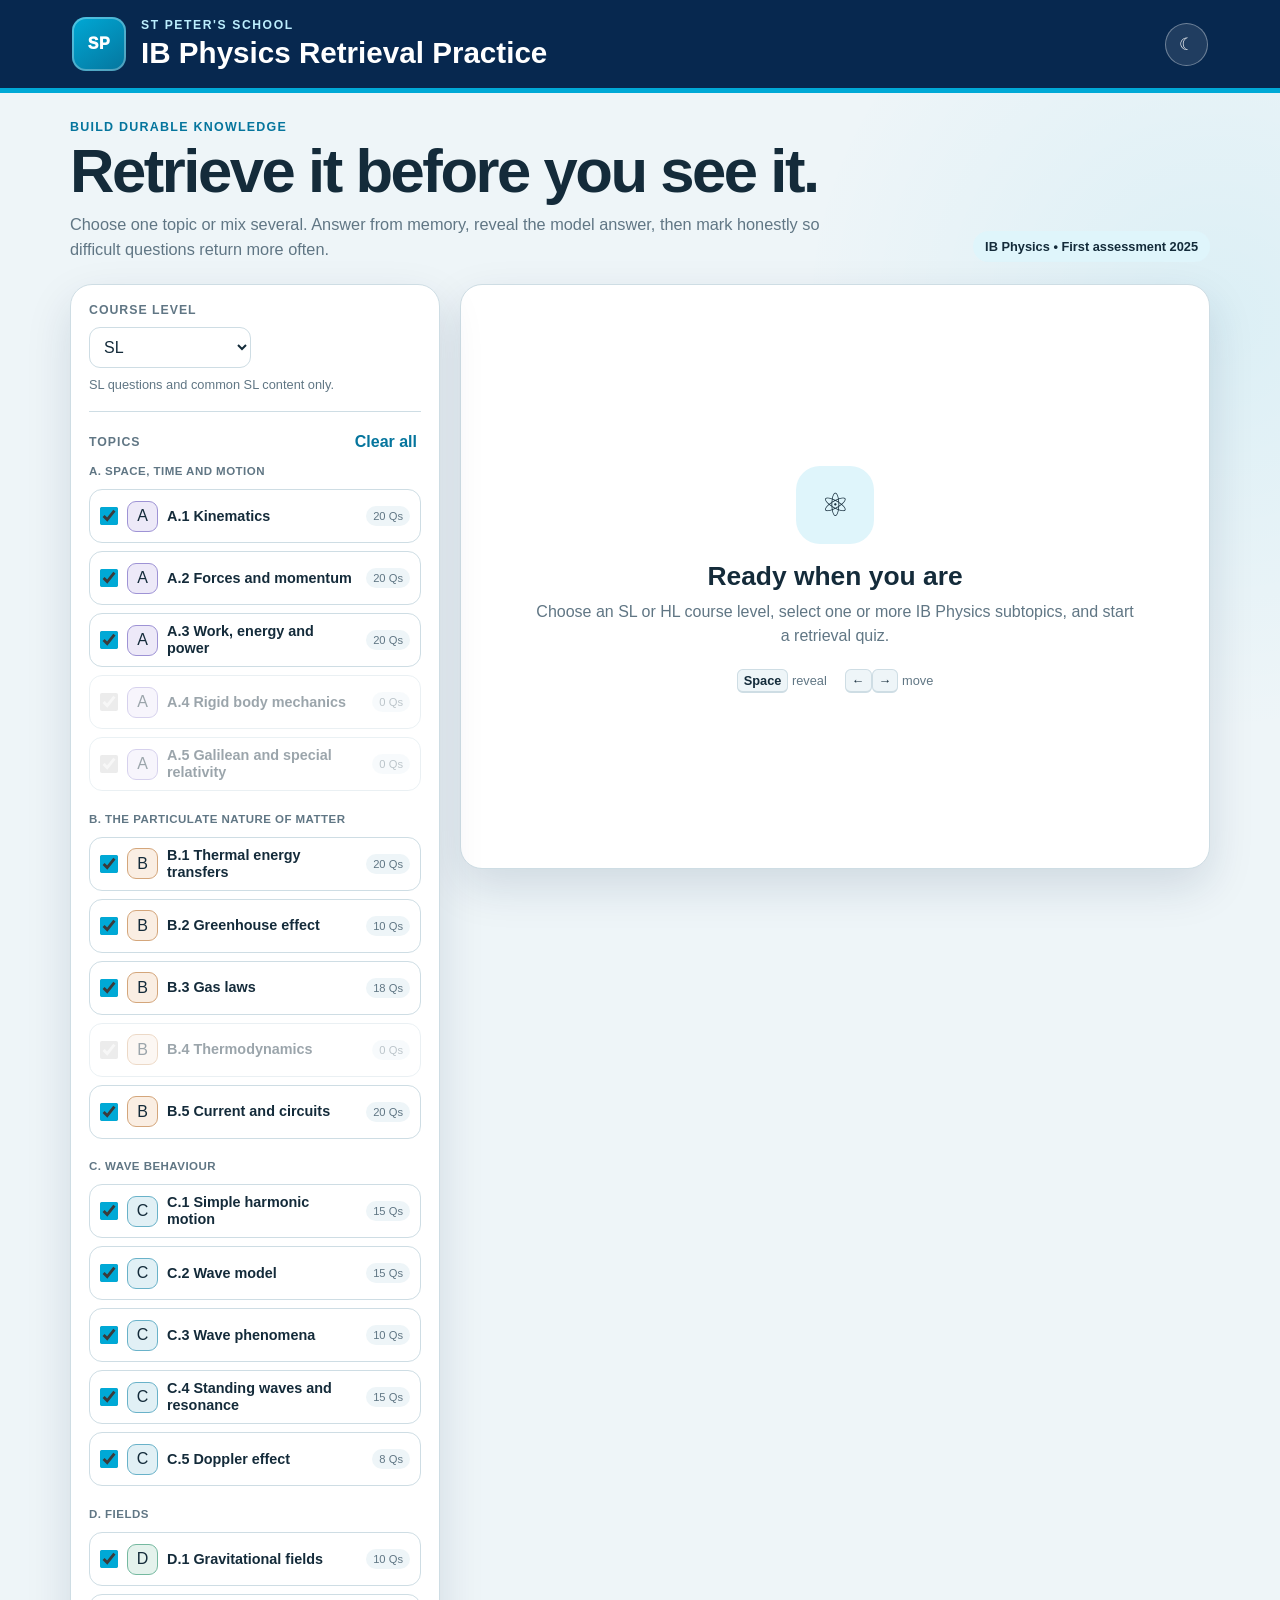
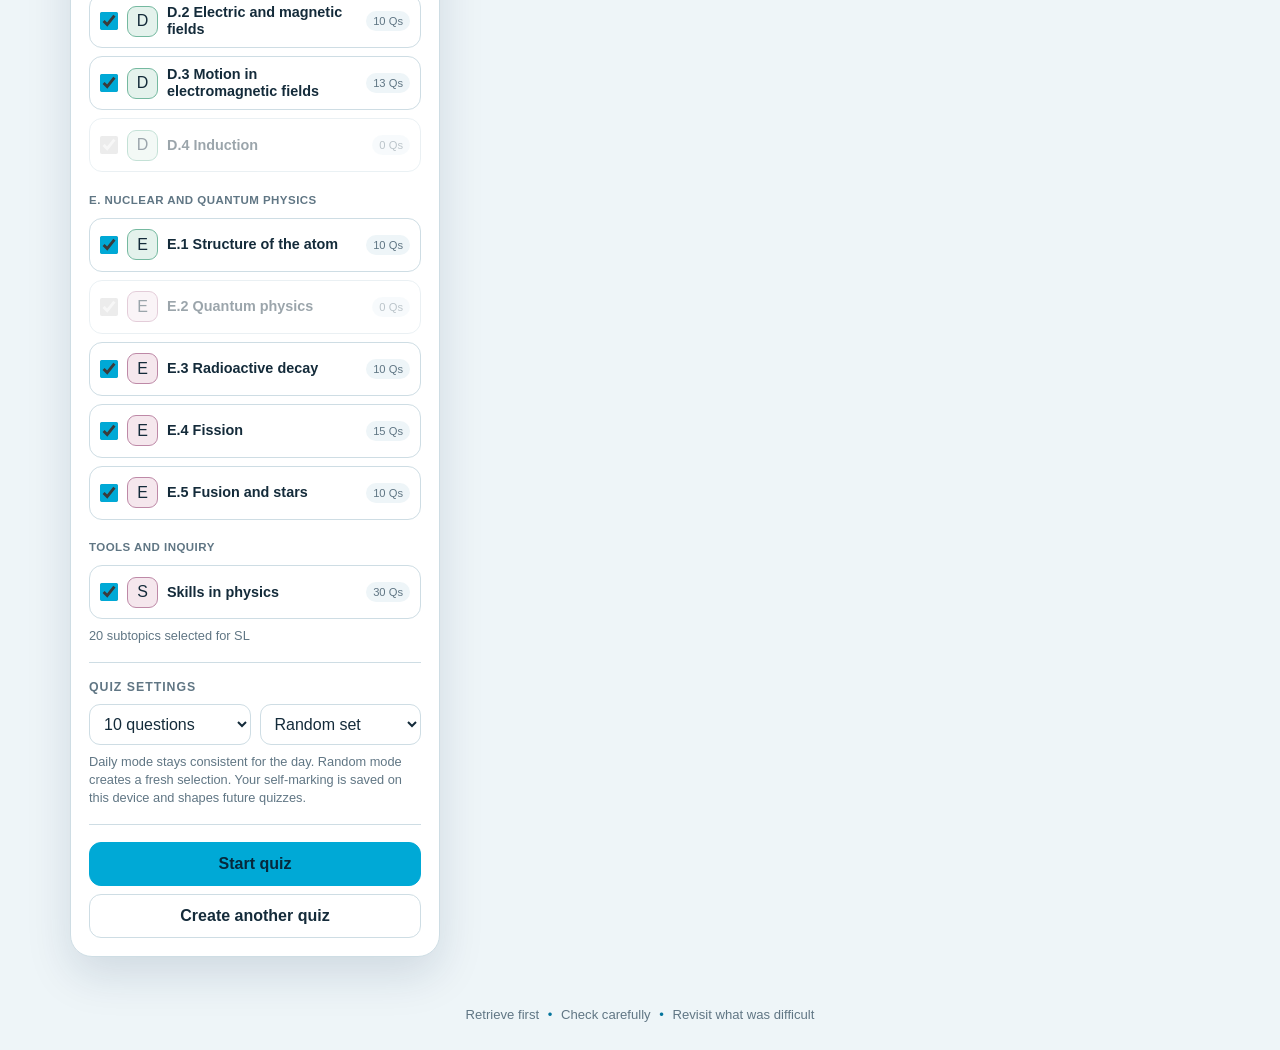
==== index.html @ e0c9f897 "Add files via upload" ====
<!doctype html>
<html lang="en">
  <head>
    <meta charset="UTF-8" />
    <meta name="viewport" content="width=device-width, initial-scale=1.0" />
    <meta
      name="description"
      content="IB Physics retrieval practice aligned to the course for first assessment 2025."
    />
    <meta name="theme-color" content="#07284f" />
    <title>IB Physics Retrieval Practice</title>
    <link rel="stylesheet" href="./styles.css" />
    <script src="./questions.js" defer></script>
    <script src="./app.js" defer></script>
  </head>
  <body>
    <header class="site-header">
      <div class="header-inner">
        <div class="school-badge" aria-hidden="true">SP</div>
        <div class="brand">
          <p class="school-name">St Peter's School</p>
          <h1>IB Physics Retrieval Practice</h1>
        </div>
        <button class="theme-toggle" id="theme-toggle" type="button" aria-label="Use dark theme">
          <span aria-hidden="true">☾</span>
        </button>
      </div>
    </header>

    <main>
      <section class="hero" aria-labelledby="hero-heading">
        <div>
          <p class="eyebrow">Build durable knowledge</p>
          <h2 id="hero-heading">Retrieve it before you see it.</h2>
          <p class="hero-copy">
            Choose one topic or mix several. Answer from memory, reveal the model answer,
            then mark honestly so difficult questions return more often.
          </p>
        </div>
        <span class="course-pill">IB Physics • First assessment 2025</span>
      </section>

      <div class="app-layout">
        <aside class="control-panel" aria-label="Quiz controls">
          <section class="control-block">
            <h3>Course level</h3>
            <div class="select-grid level-grid">
              <label><span class="sr-only">Course level</span><select id="course-level"><option value="SL">SL</option><option value="HL">HL</option></select></label>
            </div>
            <p class="settings-note" id="level-note">SL questions and common SL content only.</p>
          </section>
          <section class="control-block">
            <div class="label-row">
              <h3>Topics</h3>
              <button class="text-button" id="select-toggle" type="button">Clear all</button>
            </div>
            <div class="topic-list" id="topic-list"></div>
            <p class="selection-note" id="selection-note"></p>
          </section>

          <section class="control-block">
            <h3>Quiz settings</h3>
            <div class="select-grid">
              <label>
                <span class="sr-only">Number of questions</span>
                <select id="question-count">
                  <option value="5">5 questions</option>
                  <option value="10" selected>10 questions</option>
                  <option value="15">15 questions</option>
                  <option value="20">20 questions</option>
                  <option value="30">30 questions</option>
                  <option value="50">50 questions</option>
                </select>
              </label>
              <label>
                <span class="sr-only">Quiz selection mode</span>
                <select id="selection-mode">
                  <option value="random">Random set</option>
                  <option value="daily">Daily set</option>
                </select>
              </label>
            </div>
            <p class="settings-note">
              Daily mode stays consistent for the day. Random mode creates a fresh selection.
              Your self-marking is saved on this device and shapes future quizzes.
            </p>
          </section>

          <section class="control-block action-block">
            <button class="primary-button" id="start-button" type="button">Start quiz</button>
            <button class="secondary-button" id="another-button" type="button">Create another quiz</button>
          </section>
        </aside>

        <section class="quiz-card" id="quiz-card" aria-live="polite"></section>
      </div>
    </main>

    <footer>
      Retrieve first <span>•</span> Check carefully <span>•</span> Revisit what was difficult
    </footer>
  </body>
</html>
---- styles.css ----
:root {
  --navy: #07284f;
  --cyan: #00a9d6;
  --cyan-deep: #05759d;
  --sky: #dff5fb;
  --background: #eef5f8;
  --card: #ffffff;
  --ink: #142b3a;
  --muted: #607684;
  --line: #cedde4;
  --answer: #eff9f5;
  --good: #16734b;
  --review: #a45412;
  --shadow: 0 18px 45px rgba(7, 40, 79, 0.13);
}

:root[data-theme="dark"] {
  --navy: #8bdcf0;
  --cyan: #53cbed;
  --cyan-deep: #66d4f1;
  --sky: #183846;
  --background: #0f202a;
  --card: #172d38;
  --ink: #eef8fb;
  --muted: #aac0c9;
  --line: #36505c;
  --answer: #1d3d36;
  --good: #71d6a5;
  --review: #ffc17d;
  --shadow: 0 18px 45px rgba(0, 0, 0, 0.28);
}

* {
  box-sizing: border-box;
}

html {
  scroll-behavior: smooth;
}

body {
  min-height: 100vh;
  margin: 0;
  color: var(--ink);
  background:
    radial-gradient(circle at 95% 12%, rgba(0, 169, 214, 0.08), transparent 26rem),
    var(--background);
  font-family: Inter, "Segoe UI", Arial, sans-serif;
}

button,
select,
input {
  font: inherit;
}

button {
  touch-action: manipulation;
}

button:focus-visible,
select:focus-visible,
input:focus-visible,
[tabindex="-1"]:focus-visible {
  outline: 3px solid var(--cyan);
  outline-offset: 3px;
}

.site-header {
  color: #ffffff;
  background: #07284f;
  border-bottom: 5px solid var(--cyan);
}

.header-inner {
  display: flex;
  align-items: center;
  gap: 15px;
  max-width: 1180px;
  margin: 0 auto;
  padding: 17px 22px;
}

.school-badge {
  display: grid;
  flex: 0 0 54px;
  width: 54px;
  height: 54px;
  place-items: center;
  border-radius: 14px;
  background: linear-gradient(145deg, #00a9d6, #05759d);
  box-shadow: inset 0 0 0 2px rgba(255, 255, 255, 0.3);
  font-weight: 950;
  letter-spacing: 0.04em;
}

.brand {
  flex: 1;
}

.school-name {
  margin: 0;
  color: #bceefe;
  font-size: 0.76rem;
  font-weight: 850;
  letter-spacing: 0.13em;
  text-transform: uppercase;
}

.brand h1 {
  margin: 4px 0 0;
  font-size: clamp(1.12rem, 2.4vw, 1.85rem);
  line-height: 1.15;
}

.theme-toggle {
  display: grid;
  width: 43px;
  height: 43px;
  place-items: center;
  color: #ffffff;
  background: rgba(255, 255, 255, 0.1);
  border: 1px solid rgba(255, 255, 255, 0.35);
  border-radius: 50%;
  cursor: pointer;
  font-size: 1.05rem;
}

.theme-toggle:hover {
  background: rgba(255, 255, 255, 0.18);
}

main {
  max-width: 1180px;
  margin: 0 auto;
  padding: 27px 20px 48px;
}

.hero {
  display: flex;
  align-items: flex-end;
  justify-content: space-between;
  gap: 22px;
  margin-bottom: 22px;
}

.eyebrow {
  margin: 0;
  color: var(--cyan-deep);
  font-size: 0.78rem;
  font-weight: 900;
  letter-spacing: 0.1em;
  text-transform: uppercase;
}

.hero h2 {
  max-width: 780px;
  margin: 6px 0 9px;
  font-size: clamp(2rem, 5vw, 3.85rem);
  line-height: 1.02;
  letter-spacing: -0.04em;
}

.hero-copy {
  max-width: 750px;
  margin: 0;
  color: var(--muted);
  font-size: 1.02rem;
  line-height: 1.55;
}

.course-pill {
  padding: 8px 12px;
  color: var(--ink);
  background: var(--sky);
  border-radius: 999px;
  font-size: 0.8rem;
  font-weight: 850;
  white-space: nowrap;
}

.app-layout {
  display: grid;
  grid-template-columns: minmax(300px, 370px) 1fr;
  align-items: start;
  gap: 20px;
}

.control-panel,
.quiz-card {
  background: var(--card);
  border: 1px solid var(--line);
  border-radius: 22px;
  box-shadow: var(--shadow);
}

.control-panel {
  position: sticky;
  top: 18px;
  padding: 18px;
}

.control-block {
  margin-bottom: 17px;
  padding-bottom: 17px;
  border-bottom: 1px solid var(--line);
}

.control-block:last-child {
  margin: 0;
  padding: 0;
  border: 0;
}

.label-row {
  display: flex;
  align-items: center;
  justify-content: space-between;
  gap: 12px;
  margin-bottom: 10px;
}

.control-block h3 {
  margin: 0 0 10px;
  color: var(--muted);
  font-size: 0.77rem;
  font-weight: 900;
  letter-spacing: 0.08em;
  text-transform: uppercase;
}

.label-row h3 {
  margin: 0;
}

.text-button {
  padding: 4px;
  color: var(--cyan-deep);
  background: transparent;
  border: 0;
  cursor: pointer;
  font-weight: 850;
}

.topic-list {
  display: grid;
  gap: 8px;
}

.topic-group-heading {
  margin: 0.85rem 0 0.25rem;
  color: var(--muted);
  font-size: 0.72rem;
  font-weight: 800;
  letter-spacing: 0.04em;
  text-transform: uppercase;
}

.topic-group-heading:first-child { margin-top: 0; }
.topic-disabled { opacity: 0.42; }

.topic-option {
  display: grid;
  grid-template-columns: auto auto 1fr auto;
  align-items: center;
  gap: 9px;
  min-height: 54px;
  padding: 9px 10px;
  border: 1px solid var(--line);
  border-radius: 13px;
  cursor: pointer;
  transition: transform 0.15s, background 0.15s;
}

.topic-option:hover {
  background: var(--sky);
  transform: translateY(-1px);
}

.topic-option input {
  width: 18px;
  height: 18px;
  margin: 0;
  accent-color: var(--cyan);
}

.topic-icon {
  display: grid;
  width: 31px;
  height: 31px;
  place-items: center;
  border: 1px solid color-mix(in srgb, var(--topic) 55%, var(--line));
  border-radius: 9px;
  background: color-mix(in srgb, var(--topic) 13%, var(--card));
  font-size: 1rem;
}

.topic-name {
  font-size: 0.9rem;
  font-weight: 800;
  line-height: 1.18;
}

.question-total {
  padding: 4px 7px;
  color: var(--muted);
  background: var(--background);
  border-radius: 999px;
  font-size: 0.7rem;
  white-space: nowrap;
}

.selection-note,
.settings-note {
  margin: 8px 0 0;
  color: var(--muted);
  font-size: 0.8rem;
  line-height: 1.4;
}

.select-grid {
  display: grid;
  grid-template-columns: 1fr 1fr;
  gap: 9px;
}

select {
  width: 100%;
  padding: 10px;
  color: var(--ink);
  background: var(--card);
  border: 1px solid var(--line);
  border-radius: 11px;
}

.primary-button,
.secondary-button {
  width: 100%;
  padding: 12px 14px;
  border-radius: 12px;
  cursor: pointer;
  font-weight: 900;
  transition: filter 0.15s, transform 0.15s;
}

.primary-button {
  color: #06283b;
  background: var(--cyan);
  border: 1px solid var(--cyan);
}

.secondary-button {
  margin-top: 8px;
  color: var(--ink);
  background: var(--card);
  border: 1px solid var(--line);
}

.primary-button:hover:not(:disabled),
.secondary-button:hover:not(:disabled) {
  filter: brightness(1.02);
  transform: translateY(-1px);
}

button:disabled {
  opacity: 0.4;
  cursor: not-allowed;
}

.quiz-card {
  display: flex;
  min-height: 585px;
  flex-direction: column;
  padding: clamp(22px, 4vw, 42px);
}

.empty-state,
.summary-state {
  width: 100%;
  max-width: 610px;
  margin: auto;
  text-align: center;
}

.empty-icon {
  display: grid;
  width: 78px;
  height: 78px;
  margin: 0 auto 17px;
  place-items: center;
  background: var(--sky);
  border-radius: 24px;
  font-size: 2rem;
}

.empty-state h3,
.summary-state h3 {
  margin: 0 0 8px;
  font-size: 1.65rem;
}

.empty-state p,
.summary-state > p {
  margin: 0 auto;
  color: var(--muted);
  line-height: 1.55;
}

.shortcut-row {
  display: flex;
  justify-content: center;
  gap: 18px;
  margin-top: 24px;
  color: var(--muted);
  font-size: 0.8rem;
}

kbd {
  min-width: 25px;
  padding: 3px 6px;
  color: var(--ink);
  background: var(--background);
  border: 1px solid var(--line);
  border-bottom-width: 2px;
  border-radius: 6px;
  font-family: inherit;
  font-weight: 800;
}

.quiz-content {
  display: flex;
  min-height: 500px;
  flex-direction: column;
}

.quiz-meta {
  display: flex;
  justify-content: space-between;
  gap: 12px;
  color: var(--muted);
  font-size: 0.88rem;
}

.progress-track {
  height: 8px;
  margin: 14px 0 24px;
  overflow: hidden;
  background: var(--sky);
  border-radius: 999px;
}

.progress-track span {
  display: block;
  height: 100%;
  border-radius: inherit;
  background: linear-gradient(90deg, var(--cyan), #22c4b5);
  transition: width 0.2s;
}

.topic-tag {
  align-self: flex-start;
  margin-bottom: 17px;
  padding: 6px 10px;
  background: color-mix(in srgb, var(--topic) 12%, var(--card));
  border: 1px solid color-mix(in srgb, var(--topic) 45%, var(--line));
  border-radius: 999px;
  font-size: 0.79rem;
  font-weight: 900;
}

.quiz-content h3 {
  margin: 0 0 24px;
  font-size: clamp(1.45rem, 3.3vw, 2.5rem);
  line-height: 1.22;
  letter-spacing: -0.025em;
}

.reveal-button {
  align-self: flex-start;
  padding: 10px 16px;
  color: var(--cyan-deep);
  background: transparent;
  border: 1px solid var(--cyan);
  border-radius: 11px;
  cursor: pointer;
  font-weight: 900;
}

.answer-box {
  margin-bottom: 14px;
  padding: 18px;
  background: var(--answer);
  border: 1px solid var(--line);
  border-radius: 15px;
  font-size: 1.06rem;
  line-height: 1.55;
  animation: answer-in 0.18s ease-out;
}

@keyframes answer-in {
  from {
    opacity: 0;
    transform: translateY(5px);
  }
}

.answer-box strong {
  display: block;
  margin-bottom: 5px;
  color: var(--good);
}

.answer-box p {
  margin: 0;
}

.self-check {
  display: grid;
  grid-template-columns: 1fr 1fr;
  gap: 10px;
}

.self-check button {
  padding: 10px;
  color: var(--ink);
  background: var(--card);
  border: 1px solid var(--line);
  border-radius: 11px;
  cursor: pointer;
  font-weight: 850;
}

.self-check .secure.active {
  color: var(--good);
  background: var(--answer);
  border-color: var(--good);
}

.self-check .review.active {
  color: var(--review);
  background: var(--sky);
  border-color: var(--review);
}

.quiz-navigation {
  display: flex;
  justify-content: space-between;
  gap: 10px;
  margin-top: auto;
  padding-top: 28px;
}

.quiz-navigation button {
  padding: 10px 14px;
  color: var(--ink);
  background: var(--card);
  border: 1px solid var(--line);
  border-radius: 11px;
  cursor: pointer;
  font-weight: 850;
}

.quiz-navigation .finish-button {
  color: #06283b;
  background: var(--cyan);
  border-color: var(--cyan);
}

.score-ring {
  display: flex;
  width: 116px;
  height: 116px;
  margin: 0 auto 18px;
  flex-direction: column;
  align-items: center;
  justify-content: center;
  border: 8px solid var(--sky);
  border-top-color: var(--cyan);
  border-radius: 50%;
}

.score-ring strong {
  color: var(--cyan-deep);
  font-size: 2.6rem;
  line-height: 0.9;
}

.score-ring span {
  margin-top: 6px;
  color: var(--muted);
  font-size: 0.8rem;
}

.review-list {
  display: grid;
  gap: 9px;
  max-height: 250px;
  margin: 20px 0;
  padding-right: 4px;
  overflow: auto;
  text-align: left;
}

.review-list article {
  padding: 11px;
  border: 1px solid var(--line);
  border-radius: 12px;
}

.review-list strong,
.review-list span {
  display: block;
}

.review-list strong {
  margin-bottom: 4px;
  font-size: 0.92rem;
}

.review-list span {
  color: var(--muted);
  font-size: 0.87rem;
  line-height: 1.4;
}

.summary-actions {
  display: grid;
  grid-template-columns: 1fr 1fr;
  gap: 10px;
}

.summary-actions .secondary-button {
  margin: 0;
}

footer {
  padding: 2px 12px 28px;
  color: var(--muted);
  font-size: 0.82rem;
  text-align: center;
}

footer span {
  margin: 0 5px;
  color: var(--cyan-deep);
}

.sr-only {
  position: absolute;
  width: 1px;
  height: 1px;
  padding: 0;
  margin: -1px;
  overflow: hidden;
  clip: rect(0, 0, 0, 0);
  white-space: nowrap;
  border: 0;
}

@media (max-width: 820px) {
  .app-layout {
    grid-template-columns: 1fr;
  }

  .control-panel {
    position: relative;
    top: auto;
  }

  .hero {
    flex-direction: column;
    align-items: flex-start;
  }

  .quiz-card {
    min-height: 520px;
  }
}

@media (max-width: 520px) {
  .header-inner {
    padding: 13px 12px;
  }

  .school-badge {
    width: 45px;
    height: 45px;
    flex-basis: 45px;
    border-radius: 11px;
  }

  main {
    padding: 20px 11px 34px;
  }

  .control-panel,
  .quiz-card {
    border-radius: 16px;
  }

  .quiz-card {
    padding: 21px 15px;
  }

  .quiz-meta {
    flex-direction: column;
    align-items: flex-start;
    gap: 4px;
  }

  .select-grid,
  .self-check,
  .summary-actions {
    grid-template-columns: 1fr;
  }

  .shortcut-row {
    flex-direction: column;
    align-items: center;
    gap: 10px;
  }

  .quiz-navigation button {
    padding: 9px 10px;
    font-size: 0.88rem;
  }
}
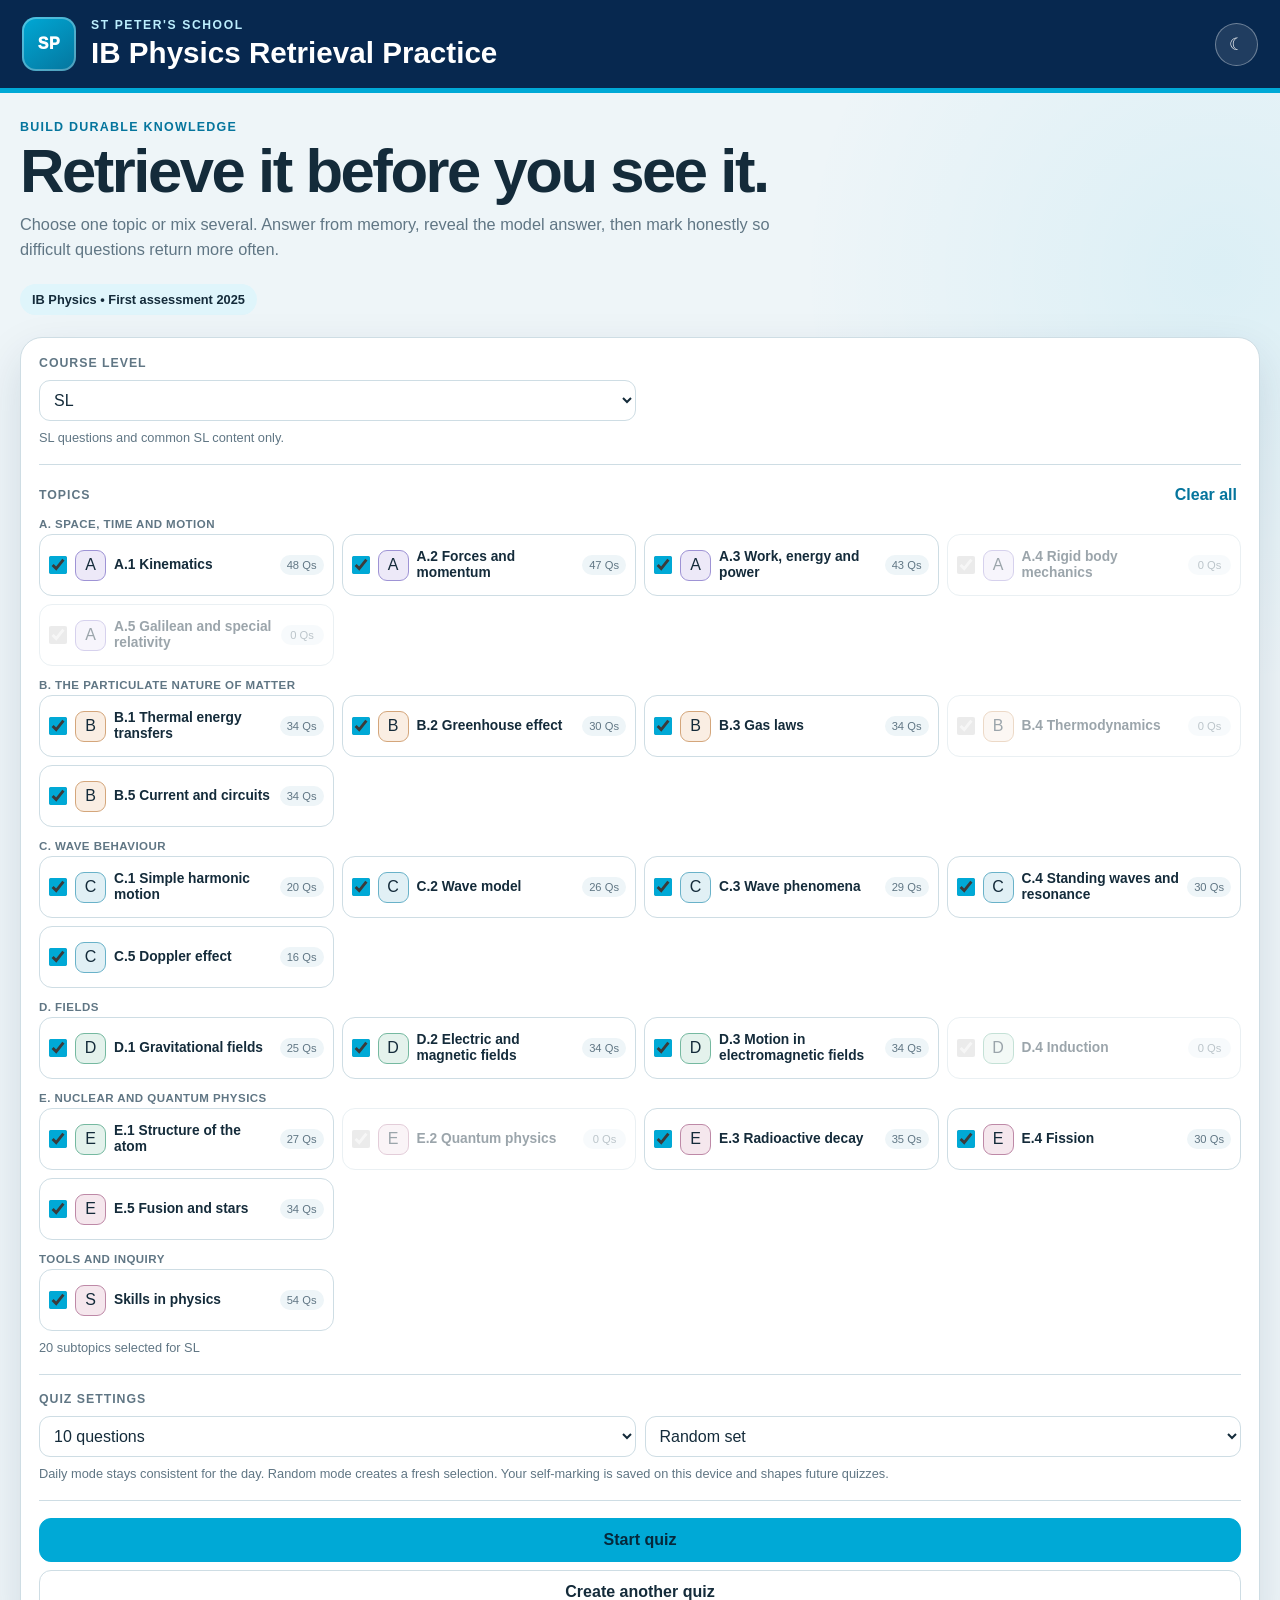
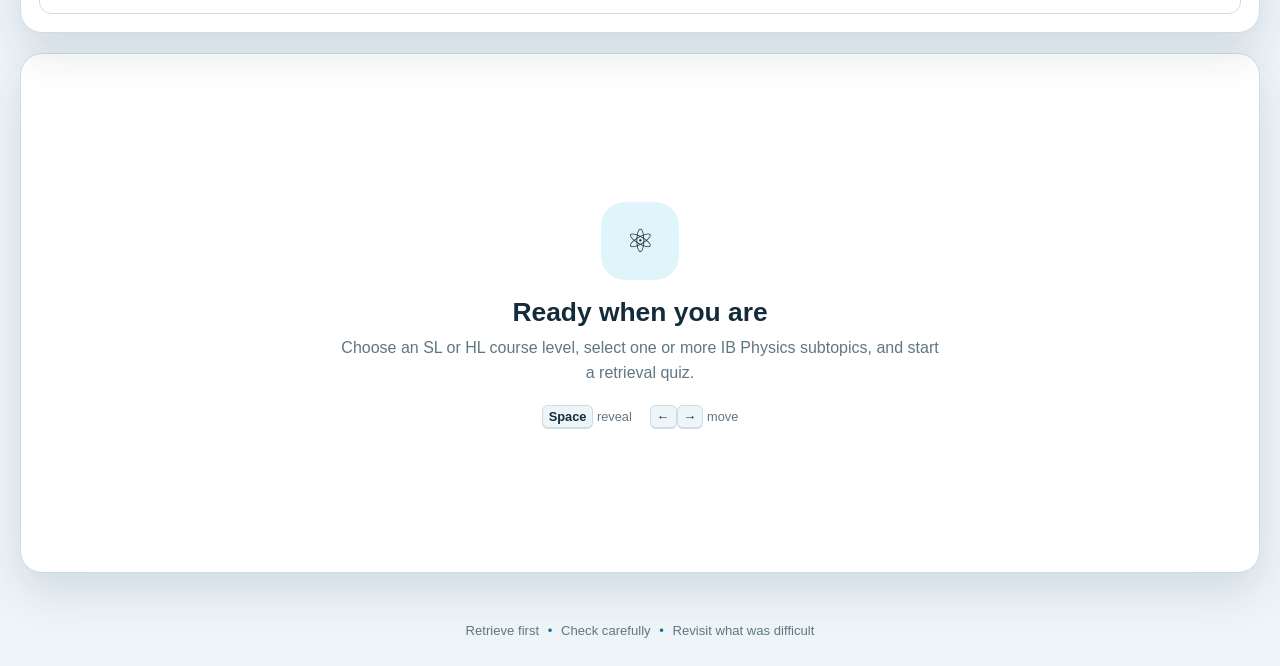
==== commit 9256919b: "Add files via upload" ====
--- a/index.html
+++ b/index.html
@@ -9,7 +9,7 @@
     />
     <meta name="theme-color" content="#07284f" />
     <title>IB Physics Retrieval Practice</title>
-    <link rel="stylesheet" href="./styles.css" />
+    <link rel="stylesheet" href="./styles.css?v=20260805-layout-fix" />
     <script src="./questions.js" defer></script>
     <script src="./app.js" defer></script>
   </head>
--- a/styles.css
+++ b/styles.css
@@ -76,7 +76,7 @@
   display: flex;
   align-items: center;
   gap: 15px;
-  max-width: 1180px;
+  max-width: 1500px;
   margin: 0 auto;
   padding: 17px 22px;
 }
@@ -131,7 +131,7 @@
 }
 
 main {
-  max-width: 1180px;
+  max-width: 1500px;
   margin: 0 auto;
   padding: 27px 20px 48px;
 }
@@ -181,7 +181,7 @@
 
 .app-layout {
   display: grid;
-  grid-template-columns: minmax(300px, 370px) 1fr;
+  grid-template-columns: minmax(800px, 860px) minmax(400px, 1fr);
   align-items: start;
   gap: 20px;
 }
@@ -244,6 +244,12 @@
 
 .topic-list {
   display: grid;
+  gap: 13px;
+}
+
+.topic-group-options {
+  display: grid;
+  grid-template-columns: repeat(3, minmax(0, 1fr));
   gap: 8px;
 }
 
@@ -261,11 +267,13 @@
 
 .topic-option {
   display: grid;
-  grid-template-columns: auto auto 1fr auto;
+  grid-template-columns: auto auto minmax(0, 1fr) auto;
   align-items: center;
-  gap: 9px;
-  min-height: 54px;
-  padding: 9px 10px;
+  gap: 8px;
+  min-width: 0;
+  min-height: 62px;
+  padding: 9px;
+  overflow: hidden;
   border: 1px solid var(--line);
   border-radius: 13px;
   cursor: pointer;
@@ -296,17 +304,22 @@
 }
 
 .topic-name {
-  font-size: 0.9rem;
+  min-width: 0;
+  font-size: 0.86rem;
   font-weight: 800;
   line-height: 1.18;
+  overflow-wrap: break-word;
 }
 
 .question-total {
+  min-width: 43px;
   padding: 4px 7px;
+  justify-self: end;
   color: var(--muted);
   background: var(--background);
   border-radius: 999px;
   font-size: 0.7rem;
+  text-align: center;
   white-space: nowrap;
 }
 
@@ -470,8 +483,8 @@
 
 .quiz-content h3 {
   margin: 0 0 24px;
-  font-size: clamp(1.45rem, 3.3vw, 2.5rem);
-  line-height: 1.22;
+  font-size: clamp(1.35rem, 2.4vw, 2.15rem);
+  line-height: 1.27;
   letter-spacing: -0.025em;
 }
 
@@ -657,7 +670,7 @@
   border: 0;
 }
 
-@media (max-width: 820px) {
+@media (max-width: 1320px) {
   .app-layout {
     grid-template-columns: 1fr;
   }
@@ -675,9 +688,25 @@
   .quiz-card {
     min-height: 520px;
   }
-}
-
-@media (max-width: 520px) {
+
+  .topic-group-options {
+    grid-template-columns: repeat(4, minmax(0, 1fr));
+  }
+}
+
+@media (max-width: 1080px) {
+  .topic-group-options {
+    grid-template-columns: repeat(3, minmax(0, 1fr));
+  }
+}
+
+@media (max-width: 820px) {
+  .topic-group-options {
+    grid-template-columns: repeat(2, minmax(0, 1fr));
+  }
+}
+
+@media (max-width: 540px) {
   .header-inner {
     padding: 13px 12px;
   }
@@ -714,6 +743,10 @@
     grid-template-columns: 1fr;
   }
 
+  .topic-group-options {
+    grid-template-columns: 1fr;
+  }
+
   .shortcut-row {
     flex-direction: column;
     align-items: center;
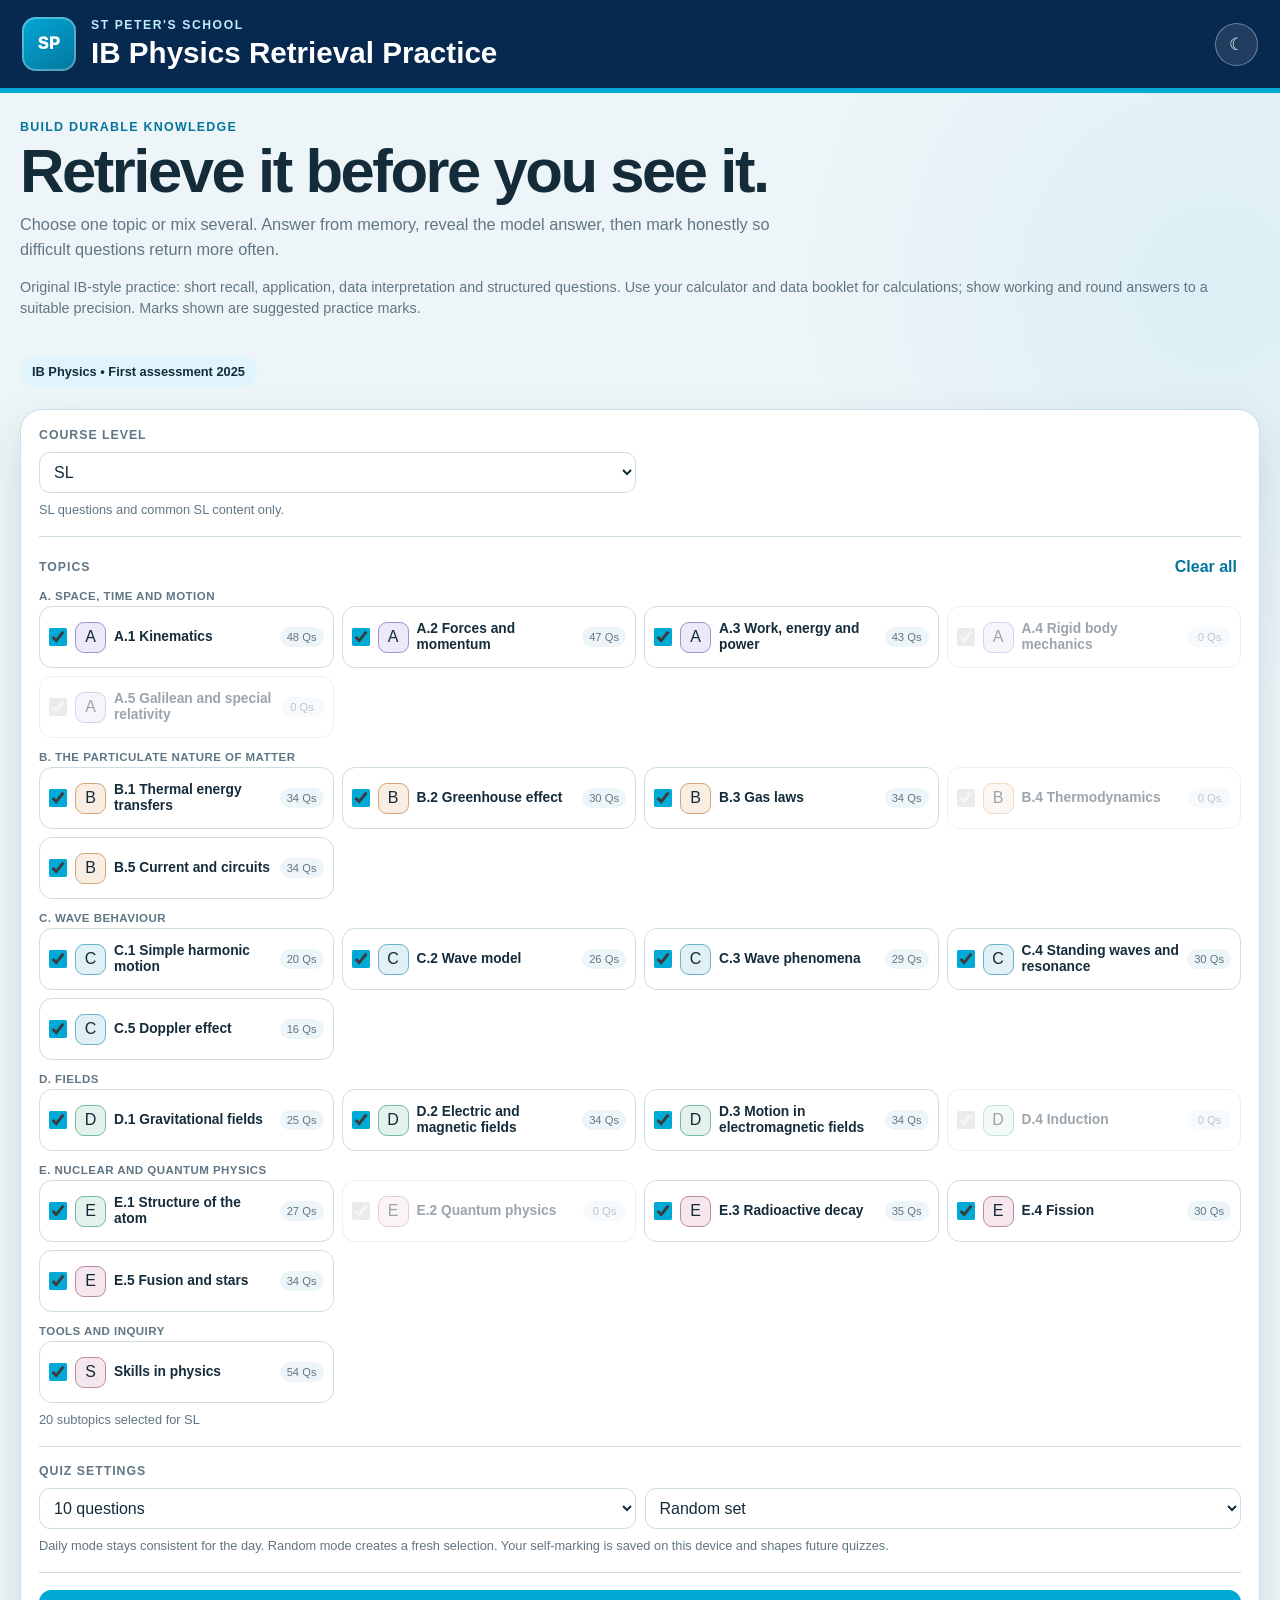
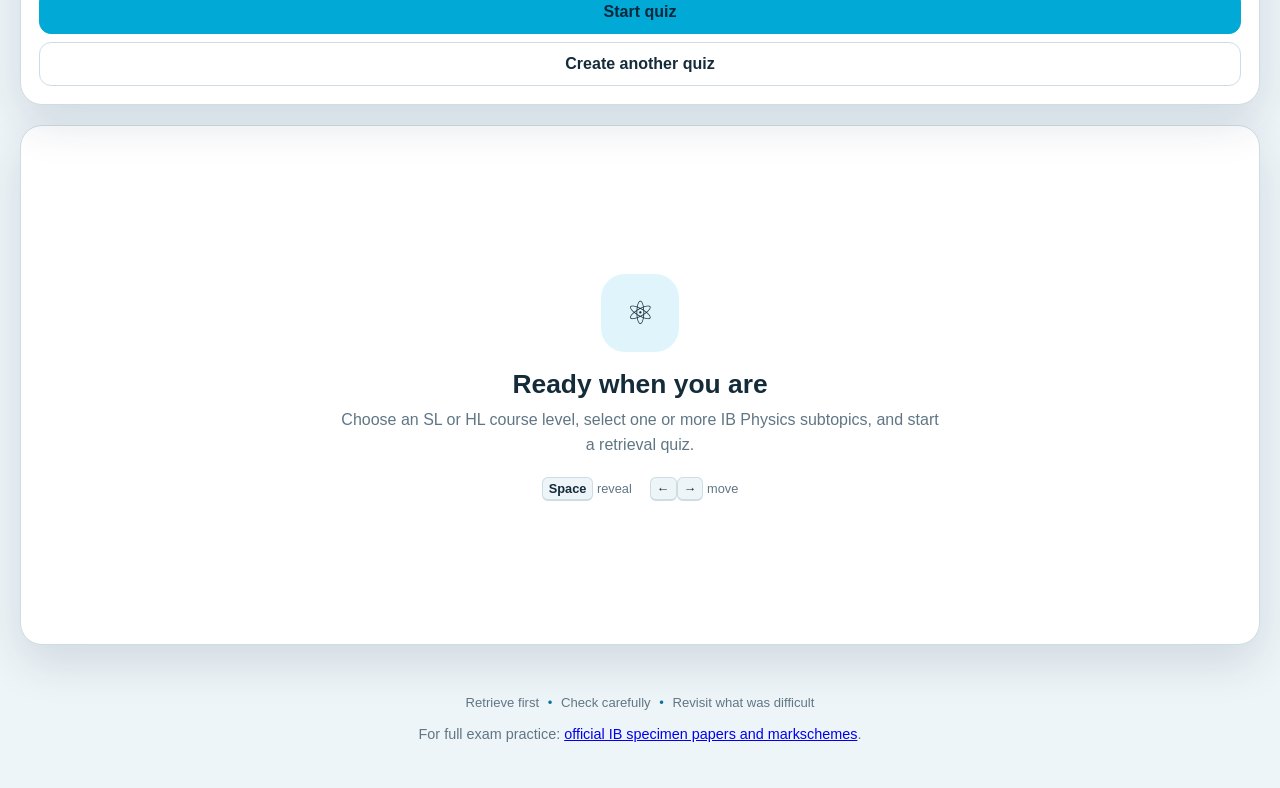
==== commit 41536686: "Review all 1,000 physics questions against IB guide and strengthen exam-style tasks" ====
--- a/index.html
+++ b/index.html
@@ -9,9 +9,9 @@
     />
     <meta name="theme-color" content="#07284f" />
     <title>IB Physics Retrieval Practice</title>
-    <link rel="stylesheet" href="./styles.css?v=20260805-layout-fix" />
-    <script src="./questions.js" defer></script>
-    <script src="./app.js" defer></script>
+    <link rel="stylesheet" href="./styles.css?v=20261103-ib-review" />
+    <script src="./questions.js?v=20261103-ib-review" defer></script>
+    <script src="./app.js?v=20261103-ib-review" defer></script>
   </head>
   <body>
     <header class="site-header">
@@ -36,6 +36,7 @@
             Choose one topic or mix several. Answer from memory, reveal the model answer,
             then mark honestly so difficult questions return more often.
           </p>
+          <p class="practice-note">Original IB-style practice: short recall, application, data interpretation and structured questions. Use your calculator and data booklet for calculations; show working and round answers to a suitable precision. Marks shown are suggested practice marks.</p>
         </div>
         <span class="course-pill">IB Physics • First assessment 2025</span>
       </section>
@@ -98,6 +99,7 @@
 
     <footer>
       Retrieve first <span>•</span> Check carefully <span>•</span> Revisit what was difficult
+      <p class="practice-note">For full exam practice: <a href="https://www.ibo.org/globalassets/new-structure/programmes/dp/pdfs/physics-hl-sl-specimen-papers-1a-2b-2-en.pdf" target="_blank" rel="noopener">official IB specimen papers and markschemes</a>.</p>
     </footer>
   </body>
 </html>
--- a/styles.css
+++ b/styles.css
@@ -758,3 +758,16 @@
     font-size: 0.88rem;
   }
 }
+
+/* Preserve subparts, answer options and marking points in retrieval cards. */
+#question-heading, .answer-box p, .review-list strong, .review-list span {
+  white-space: pre-line;
+}
+
+.practice-note { font-size: 0.9rem; line-height: 1.5; color: var(--muted); }
+
+.quiz-content h3.structured-question {
+  font-size: clamp(1.05rem, 1.5vw, 1.35rem);
+  line-height: 1.5;
+  letter-spacing: -0.01em;
+}
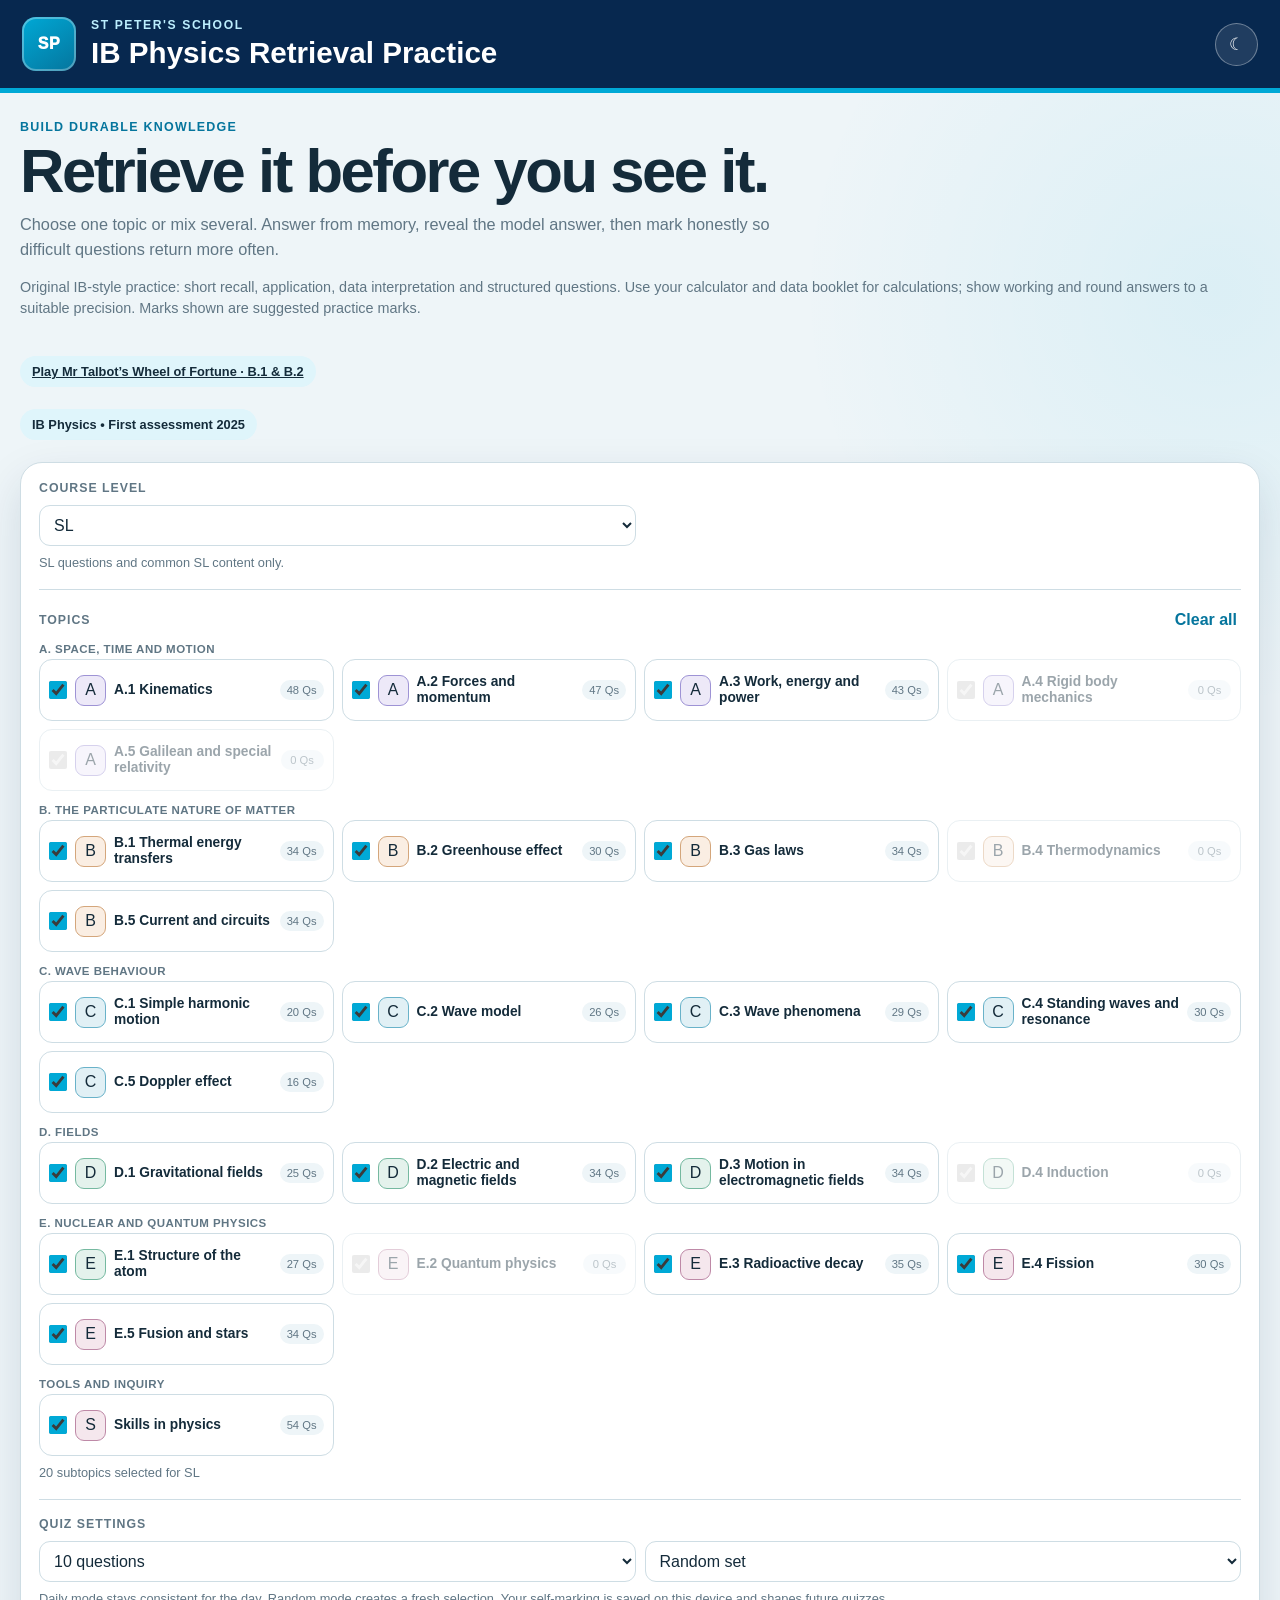
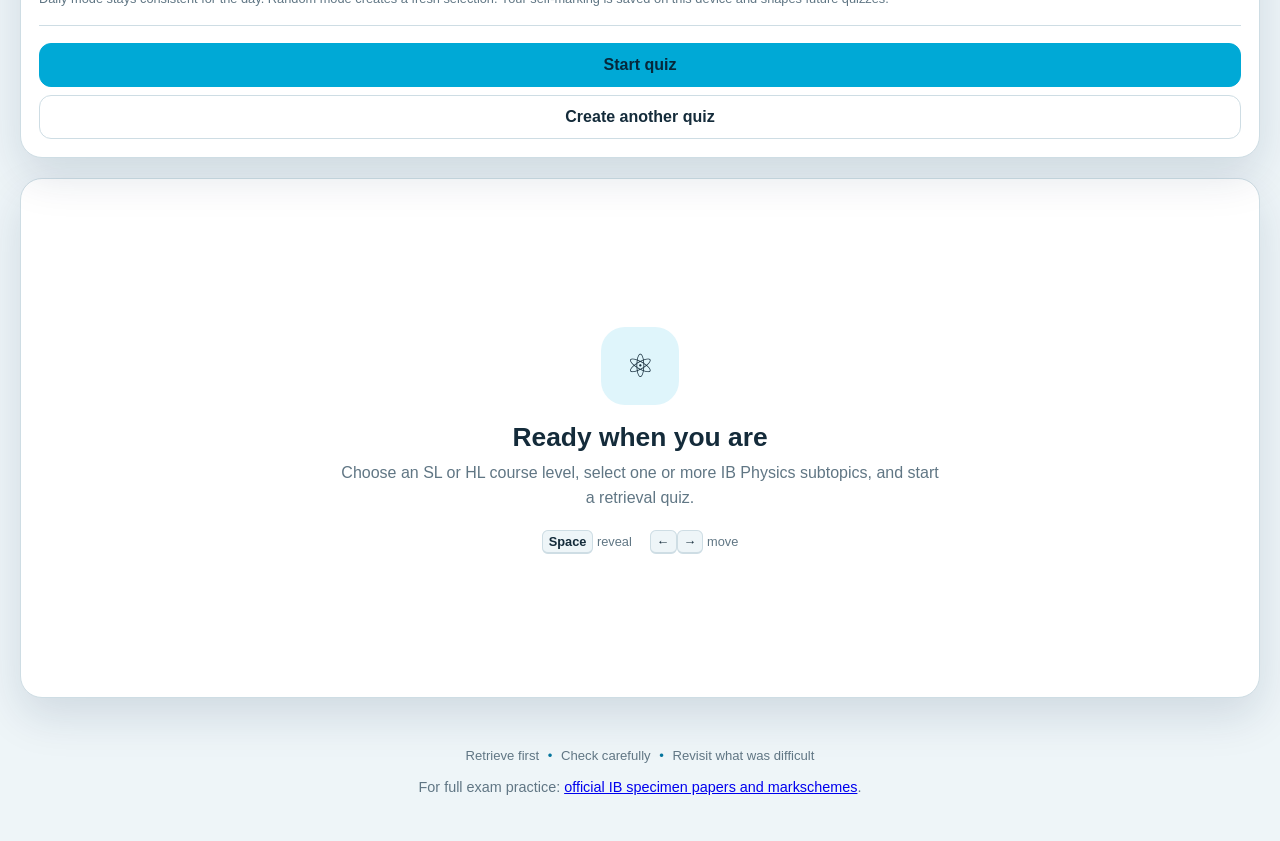
==== commit 83c4f94e: "Add Year 12 B.1 and B.2 Wheel of Fortune do-now game" ====
--- a/index.html
+++ b/index.html
@@ -38,6 +38,7 @@
           </p>
           <p class="practice-note">Original IB-style practice: short recall, application, data interpretation and structured questions. Use your calculator and data booklet for calculations; show working and round answers to a suitable precision. Marks shown are suggested practice marks.</p>
         </div>
+        <a class="course-pill" href="./wheel-of-fortune/">Play Mr Talbot’s Wheel of Fortune · B.1 &amp; B.2</a>
         <span class="course-pill">IB Physics • First assessment 2025</span>
       </section>
 
